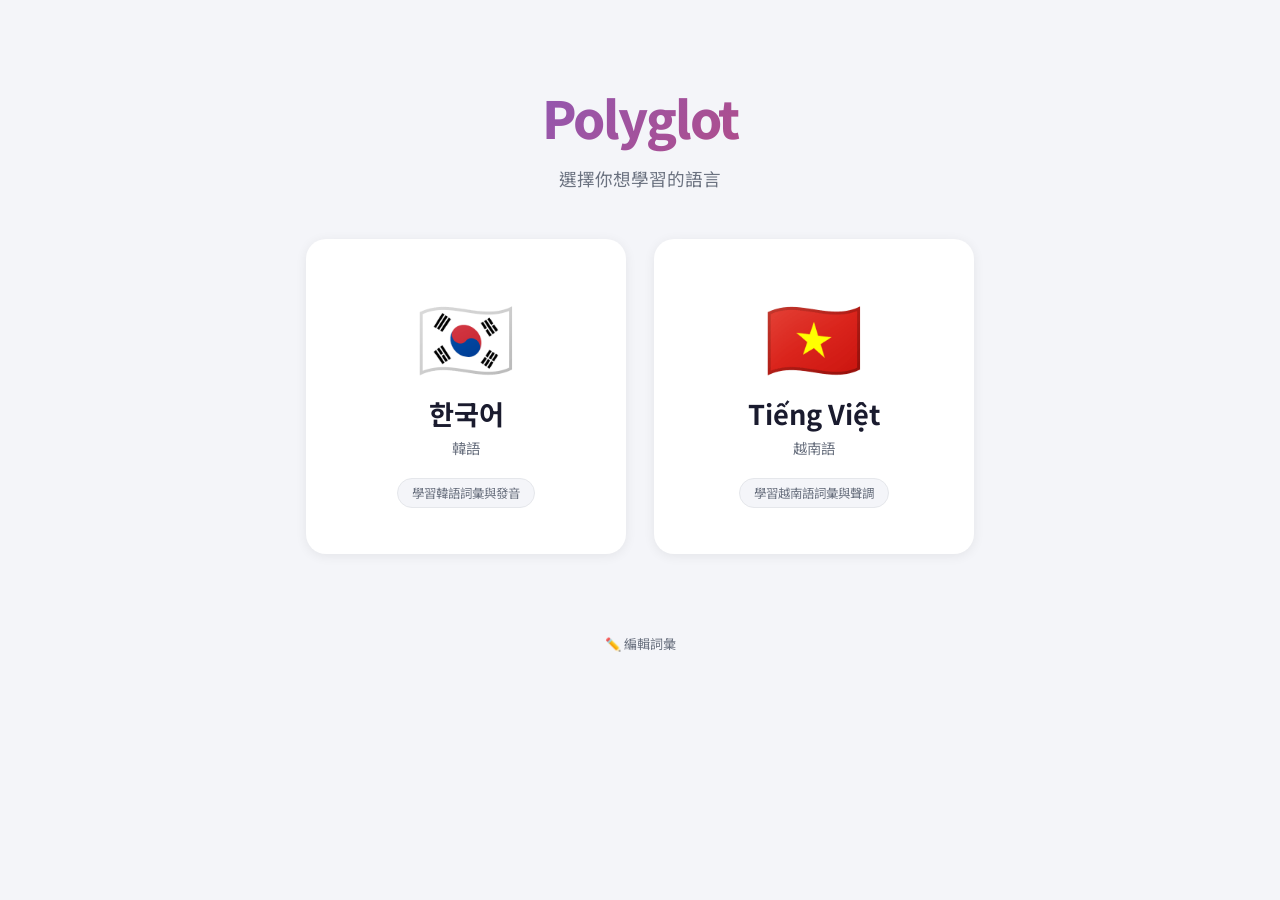
==== index.html @ 9e7c8144 "Initial commit" ====
<!DOCTYPE html>
<html lang="zh-TW">
<head>
  <meta charset="UTF-8">
  <meta name="viewport" content="width=device-width, initial-scale=1.0">
  <title>Polyglot — 語言學習</title>
  <link rel="preconnect" href="https://fonts.googleapis.com">
  <link href="https://fonts.googleapis.com/css2?family=Noto+Sans+TC:wght@400;500;700;800&family=Noto+Sans+KR:wght@400;500;700&family=Noto+Sans:wght@400;500;700&display=swap" rel="stylesheet">
  <link rel="stylesheet" href="css/main.css">
  <style>
    .home-footer {
      text-align: center;
      padding: 0 20px 32px;
      font-size: 0.8rem;
      color: var(--border);
    }
    .lang-card .learn-count {
      font-size: 0.75rem;
      color: var(--muted);
      margin-top: 6px;
    }
  </style>
</head>
<body>
  <header class="home-header">
    <h1>Polyglot</h1>
    <p>選擇你想學習的語言</p>
  </header>

  <main class="lang-grid">
    <a href="app.html?lang=ko" class="lang-card korean">
      <div class="lang-flag">🇰🇷</div>
      <div class="lang-native">한국어</div>
      <div class="lang-zh">韓語</div>
      <span class="lang-pill">學習韓語詞彙與發音</span>
    </a>
    <a href="app.html?lang=vi" class="lang-card vietnamese">
      <div class="lang-flag">🇻🇳</div>
      <div class="lang-native">Tiếng Việt</div>
      <div class="lang-zh">越南語</div>
      <span class="lang-pill">學習越南語詞彙與聲調</span>
    </a>
  </main>

  <footer class="home-footer">
    <a href="editor.html" style="color: var(--muted); font-size: 0.82rem; text-decoration: none;">✏️ 編輯詞彙</a>
  </footer>

  <div id="toast"></div>
</body>
</html>
---- css/main.css ----
:root {
  --primary: #5B6CF6;
  --primary-dk: #4455e6;
  --primary-lt: #eef0ff;
  --surface: #ffffff;
  --bg: #f4f5f9;
  --text: #1a1b2e;
  --muted: #6b7280;
  --border: #e5e7eb;
  --radius: 20px;
  --radius-sm: 12px;
  --shadow: 0 2px 12px rgba(0,0,0,0.07);
  --shadow-lg: 0 8px 32px rgba(0,0,0,0.13);
  --green: #22c55e;
  --red: #ef4444;
  --yellow: #f59e0b;
}

.lang-ko { --primary: #5B6CF6; --primary-dk: #4455e6; --primary-lt: #eef0ff; }
.lang-vi { --primary: #E63946; --primary-dk: #cc2d3a; --primary-lt: #fef0f1; }

*, *::before, *::after { box-sizing: border-box; margin: 0; padding: 0; }

body {
  font-family: 'Noto Sans TC', 'Noto Sans KR', 'Noto Sans', sans-serif;
  background: var(--bg);
  color: var(--text);
  min-height: 100vh;
  -webkit-font-smoothing: antialiased;
}

/* ── Home ─────────────────────────────── */
.home-header {
  text-align: center;
  padding: 80px 24px 40px;
}
.home-header h1 {
  font-size: 3.2rem;
  font-weight: 800;
  letter-spacing: -2px;
  background: linear-gradient(135deg, #5B6CF6 0%, #E63946 100%);
  -webkit-background-clip: text;
  -webkit-text-fill-color: transparent;
  background-clip: text;
}
.home-header p {
  margin-top: 12px;
  color: var(--muted);
  font-size: 1.1rem;
}

.lang-grid {
  display: grid;
  grid-template-columns: repeat(auto-fit, minmax(260px, 320px));
  gap: 28px;
  justify-content: center;
  padding: 8px 40px 80px;
  max-width: 780px;
  margin: 0 auto;
}

.lang-card {
  display: flex;
  flex-direction: column;
  align-items: center;
  background: var(--surface);
  border-radius: var(--radius);
  padding: 52px 32px 44px;
  text-decoration: none;
  color: var(--text);
  box-shadow: var(--shadow);
  border: 2px solid transparent;
  transition: transform 0.2s ease, box-shadow 0.2s ease, border-color 0.2s ease;
}
.lang-card:hover { transform: translateY(-6px); box-shadow: var(--shadow-lg); }
.lang-card.korean:hover  { border-color: #5B6CF6; }
.lang-card.vietnamese:hover { border-color: #E63946; }

.lang-flag { font-size: 5rem; margin-bottom: 20px; line-height: 1; }
.lang-native { font-size: 1.7rem; font-weight: 700; margin-bottom: 4px; }
.lang-zh { font-size: 0.9rem; color: var(--muted); margin-bottom: 20px; }
.lang-pill {
  font-size: 0.78rem;
  background: var(--bg);
  border-radius: 99px;
  padding: 5px 14px;
  color: var(--muted);
  border: 1px solid var(--border);
}

/* ── Buttons ──────────────────────────── */
.btn {
  display: inline-flex;
  align-items: center;
  justify-content: center;
  gap: 6px;
  border: none;
  border-radius: var(--radius-sm);
  padding: 10px 20px;
  font-size: 0.95rem;
  font-family: inherit;
  font-weight: 600;
  cursor: pointer;
  transition: background 0.15s, transform 0.1s, opacity 0.15s;
  white-space: nowrap;
}
.btn:active { transform: scale(0.97); }
.btn-primary { background: var(--primary); color: #fff; }
.btn-primary:hover { background: var(--primary-dk); }
.btn-ghost { background: transparent; color: var(--muted); border: 1.5px solid var(--border); }
.btn-ghost:hover { background: var(--bg); color: var(--text); }
.btn-danger { background: var(--red); color: #fff; }
.btn-danger:hover { background: #dc2626; }
.btn-sm { padding: 6px 14px; font-size: 0.82rem; border-radius: 9px; }
.btn-lg { padding: 14px 32px; font-size: 1.05rem; border-radius: var(--radius); }
.btn-icon { width: 36px; height: 36px; padding: 0; border-radius: 9px; font-size: 1rem; flex-shrink: 0; }

/* ── Page system ──────────────────────── */
.page { display: none; flex-direction: column; min-height: 100vh; }
.page.active { display: flex; }

/* ── Topbar ───────────────────────────── */
.topbar {
  position: sticky; top: 0; z-index: 100;
  background: var(--surface);
  border-bottom: 1px solid var(--border);
  display: flex; align-items: center; gap: 10px;
  padding: 0 20px; height: 56px; flex-shrink: 0;
}
.topbar-back {
  background: none; border: none;
  font-size: 1.1rem; cursor: pointer;
  color: var(--muted); padding: 7px;
  border-radius: 9px; display: flex; align-items: center;
  transition: background 0.15s, color 0.15s;
}
.topbar-back:hover { background: var(--bg); color: var(--text); }
.topbar-title { font-size: 1rem; font-weight: 700; flex: 1; }
.topbar-actions { display: flex; align-items: center; gap: 8px; }
.topbar-badge {
  font-size: 0.75rem;
  background: var(--primary-lt);
  color: var(--primary);
  padding: 3px 10px;
  border-radius: 99px;
  font-weight: 600;
}

/* ── Page content ─────────────────────── */
.page-content {
  flex: 1; padding: 24px 20px;
  max-width: 720px; margin: 0 auto; width: 100%;
}

/* ── Section header ───────────────────── */
.section-header {
  display: flex; align-items: center;
  justify-content: space-between; margin-bottom: 16px;
}
.section-title { font-size: 1.05rem; font-weight: 700; }

/* ── List items ───────────────────────── */
.item-list { display: flex; flex-direction: column; gap: 10px; }

.list-item {
  display: flex; align-items: center;
  background: var(--surface); border-radius: var(--radius-sm);
  padding: 14px 18px; cursor: pointer;
  border: 1.5px solid transparent;
  transition: border-color 0.15s, box-shadow 0.15s, transform 0.1s;
  gap: 14px;
}
.list-item:hover { border-color: var(--primary); box-shadow: var(--shadow); }
.list-item:active { transform: scale(0.99); }
.list-item-icon {
  width: 44px; height: 44px; border-radius: 12px;
  background: var(--primary-lt); color: var(--primary);
  display: flex; align-items: center; justify-content: center;
  font-size: 1.3rem; flex-shrink: 0;
}
.list-item-body { flex: 1; min-width: 0; }
.list-item-title { font-size: 0.98rem; font-weight: 600; }
.list-item-sub { font-size: 0.8rem; color: var(--muted); margin-top: 2px; }
.list-item-right { display: flex; align-items: center; gap: 8px; flex-shrink: 0; }

/* ── Stars ────────────────────────────── */
.stars { display: flex; gap: 2px; }
.star { font-size: 0.8rem; color: var(--border); }
.star.lit { color: var(--yellow); }

/* ── Progress bar ─────────────────────── */
.progress-bar { height: 5px; background: var(--border); border-radius: 99px; overflow: hidden; }
.progress-fill { height: 100%; background: var(--primary); border-radius: 99px; transition: width 0.4s ease; }

/* ── Empty state ──────────────────────── */
.empty-state { text-align: center; padding: 64px 24px; color: var(--muted); }
.empty-state .empty-icon { font-size: 3rem; margin-bottom: 16px; }
.empty-state p { font-size: 0.92rem; line-height: 1.6; }

/* ── Modal ────────────────────────────── */
.modal-overlay {
  position: fixed; inset: 0; background: rgba(0,0,0,0.45);
  display: flex; align-items: center; justify-content: center;
  z-index: 1000; padding: 20px;
  opacity: 0; pointer-events: none; transition: opacity 0.2s;
}
.modal-overlay.open { opacity: 1; pointer-events: auto; }
.modal {
  background: var(--surface); border-radius: var(--radius);
  padding: 28px; width: 100%; max-width: 420px;
  transform: scale(0.93) translateY(8px);
  transition: transform 0.25s ease;
}
.modal-overlay.open .modal { transform: scale(1) translateY(0); }
.modal h3 { font-size: 1.1rem; font-weight: 700; margin-bottom: 20px; }
.modal-actions { display: flex; justify-content: flex-end; gap: 10px; margin-top: 24px; }

/* ── Form ─────────────────────────────── */
.form-field { margin-bottom: 16px; }
.form-label { display: block; font-size: 0.82rem; font-weight: 600; margin-bottom: 6px; color: var(--muted); text-transform: uppercase; letter-spacing: 0.03em; }
.form-input {
  width: 100%; padding: 10px 14px;
  border: 1.5px solid var(--border); border-radius: var(--radius-sm);
  font-size: 0.95rem; font-family: inherit;
  background: var(--bg); color: var(--text);
  transition: border-color 0.15s, background 0.15s; outline: none;
}
.form-input:focus { border-color: var(--primary); background: var(--surface); }
.form-input::placeholder { color: var(--border); }

/* ── Toast ────────────────────────────── */
#toast {
  position: fixed; bottom: 28px; left: 50%;
  transform: translateX(-50%) translateY(80px);
  background: #1a1b2e; color: #fff;
  padding: 11px 22px; border-radius: 99px;
  font-size: 0.88rem; font-weight: 500;
  z-index: 2000; opacity: 0;
  transition: transform 0.3s ease, opacity 0.3s ease;
  pointer-events: none; white-space: nowrap;
}
#toast.show { transform: translateX(-50%) translateY(0); opacity: 1; }

/* ── Card ─────────────────────────────── */
.card {
  background: var(--surface); border-radius: var(--radius);
  box-shadow: var(--shadow); padding: 24px;
}
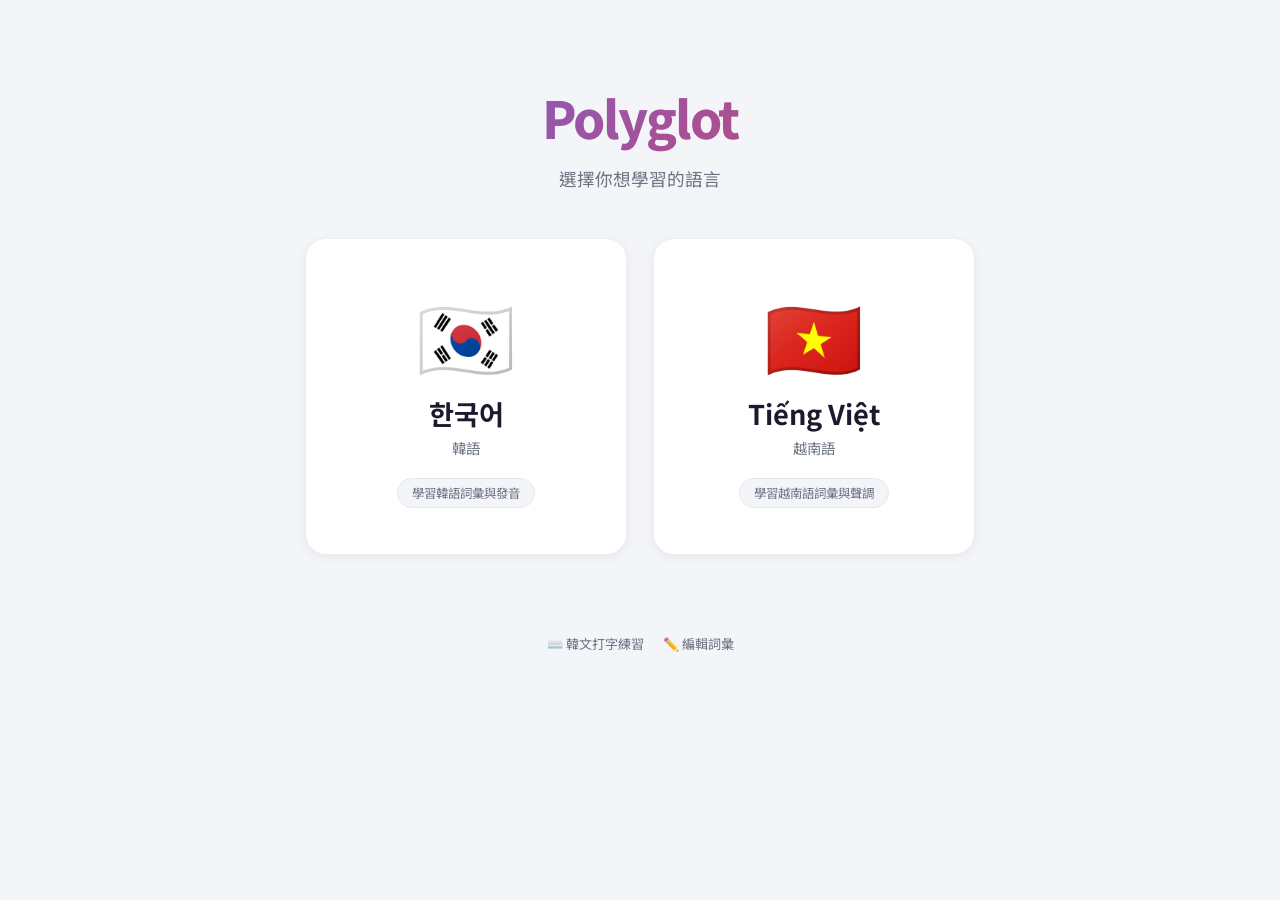
==== commit 7d12f115: "." ====
--- a/index.html
+++ b/index.html
@@ -43,6 +43,7 @@
   </main>
 
   <footer class="home-footer">
+    <a href="typing.html" style="color: var(--muted); font-size: 0.82rem; text-decoration: none; margin-right: 16px;">⌨️ 韓文打字練習</a>
     <a href="editor.html" style="color: var(--muted); font-size: 0.82rem; text-decoration: none;">✏️ 編輯詞彙</a>
   </footer>
 
